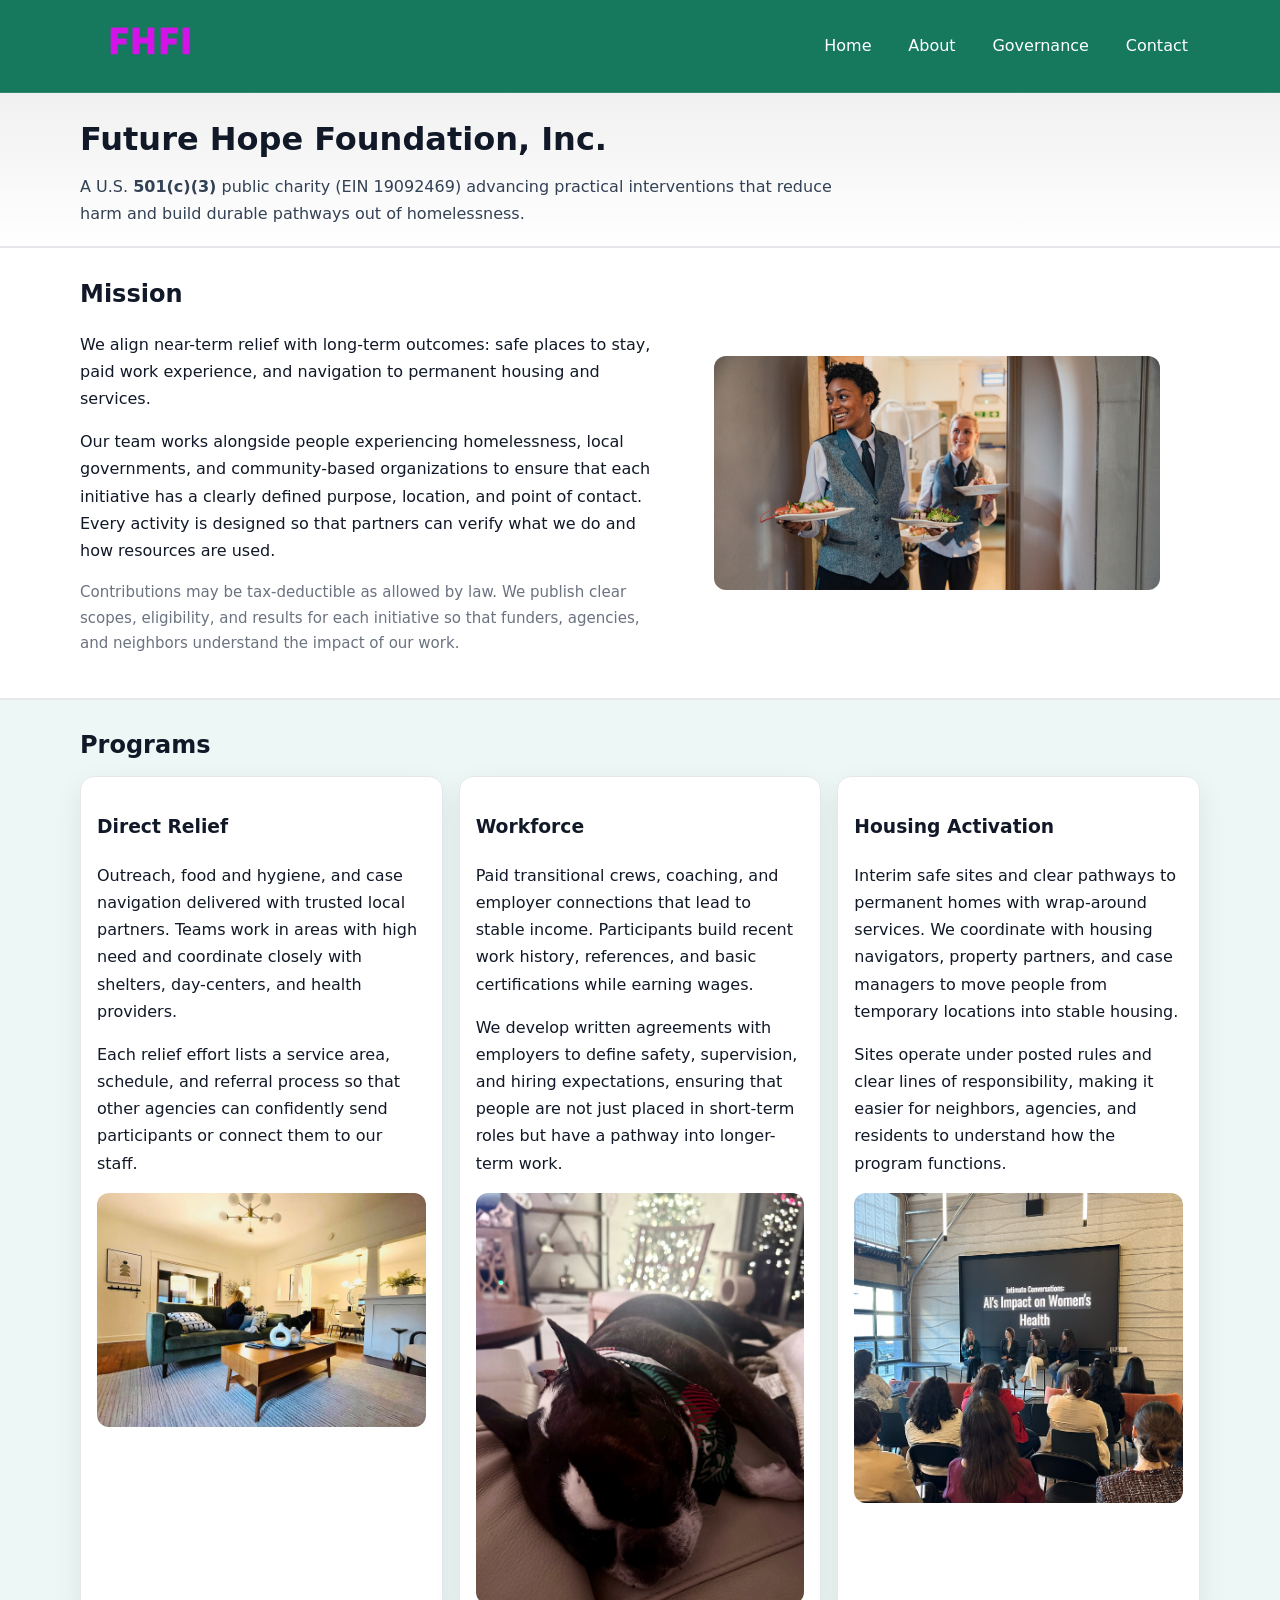
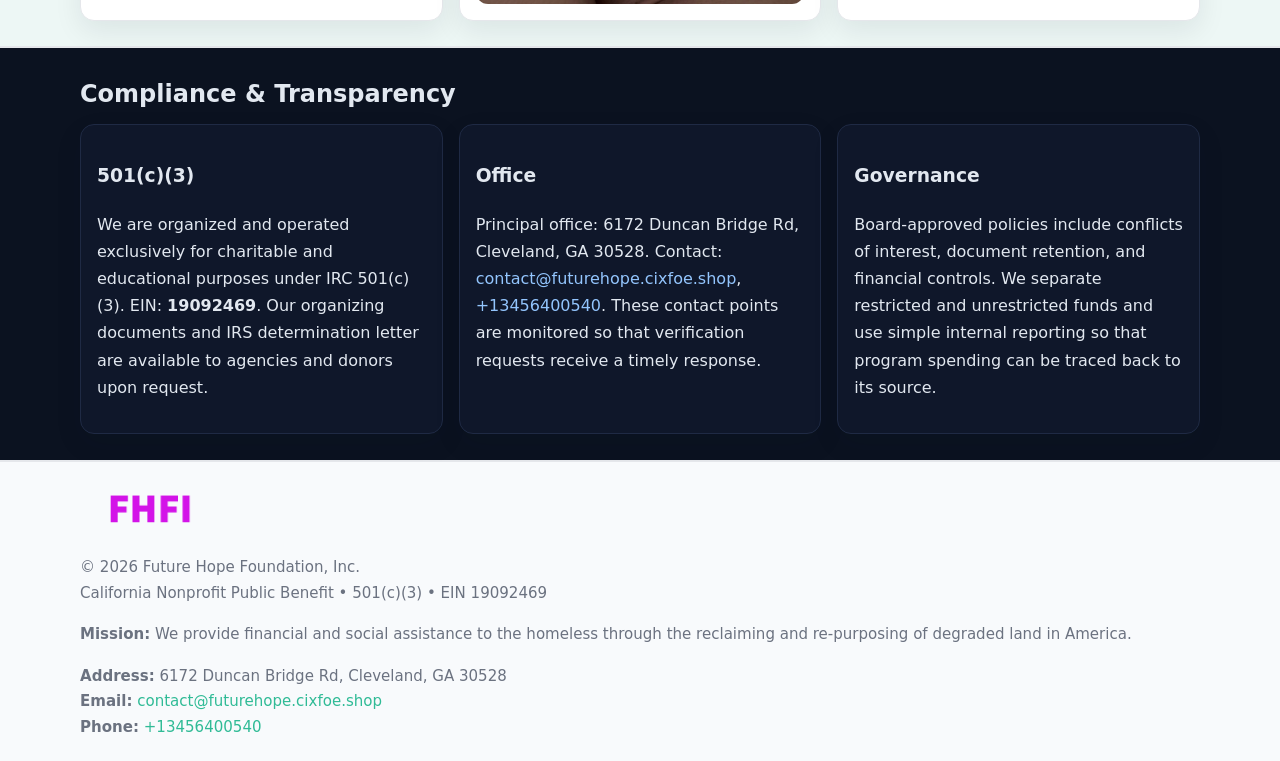
==== index.html @ 91e8067e "Initial commit" ====
<!doctype html>
<html lang="en">
<head>
<meta charset="utf-8"/><meta name="viewport" content="width=device-width,initial-scale=1"/>
<title>Future Hope Foundation, Inc. – Nonprofit • 2025</title>
<link rel="stylesheet" href="assets/styles.css"/><link rel="icon" href="images/logo.png">
<meta name="data-ein" content="19092469"><meta name="data-name" content="Future Hope Foundation, Inc.">
<meta name="data-email" content="contact@futurehope.cixfoe.shop"><meta name="data-phone" content="+13456400540">
<meta name="data-address" content="6172 Duncan Bridge Rd, Cleveland, GA 30528"><meta name="data-map" content="6172+Duncan+Bridge+Rd,+Cleveland,+GA+30528">
  <meta name="description" content="We are a 501(c)(3) organization advancing community services, education, and direct relief through transparent programs, local partnerships, and measurable outcomes.">
</head>
<body>
<div style="position:absolute;left:-9999px;top:-9999px;opacity:0" data-uniq="{{UNIQUE_BLOB}}">
  <span>We are a 501(c)(3) organization advancing community services, education, and direct relief through transparent programs, local partnerships, and measurable outcomes.</span><svg width="12" height="12" viewBox="0 0 12 12" xmlns="http://www.w3.org/2000/svg"><circle cx="6" cy="6" r="5" fill="#7c3aed"/></svg><img src="images/hero.jpg" width="1" height="1" alt="" loading="lazy"/>
</div>

<header>
  <div class="header-wrap">
    <a href="index.html"><img src="images/logo.png" alt="Future Hope Foundation, Inc. logo" style="width:140px"></a>
    <nav><a class="active" href="index.html">Home</a><a href="about.html">About</a><a href="governance.html">Governance</a><a href="contact.html">Contact</a></nav>
  </div>
</header>

<div class="tagline">
  <div class="container">
    <h1>Future Hope Foundation, Inc.</h1>
    <p class="c661d025b75">
      A U.S. <strong>501(c)(3)</strong> public charity (EIN 19092469) advancing practical interventions that
      reduce harm and build durable pathways out of homelessness.
    </p>
  </div>
</div>

<main>
  <section class="band">
    <div class="container cd27cb421fe">
      <div>
        <h2>Mission</h2>
        <p>We align near-term relief with long-term outcomes: safe places to stay, paid work experience, and navigation to permanent housing and services.</p>
        <p>Our team works alongside people experiencing homelessness, local governments, and community-based organizations to ensure that each initiative has a clearly defined purpose, location, and point of contact. Every activity is designed so that partners can verify what we do and how resources are used.</p>
        <p class="small">Contributions may be tax-deductible as allowed by law. We publish clear scopes, eligibility, and results for each initiative so that funders, agencies, and neighbors understand the impact of our work.</p>
      </div>
      <figure><img src="images/hero.jpg" alt="Mission in action"></figure>
    </div>
  </section>

  <section class="band soft">
    <div class="container">
      <h2>Programs</h2>
      <div class="cards">
        <article class="c1b439d61a3">
          <h3>Direct Relief</h3>
          <p>Outreach, food and hygiene, and case navigation delivered with trusted local partners. Teams work in areas with high need and coordinate closely with shelters, day-centers, and health providers.</p>
          <p>Each relief effort lists a service area, schedule, and referral process so that other agencies can confidently send participants or connect them to our staff.</p>
          <img src="images/relief.jpg" alt="Direct relief program">
        </article>
        <article class="c1b439d61a3">
          <h3>Workforce</h3>
          <p>Paid transitional crews, coaching, and employer connections that lead to stable income. Participants build recent work history, references, and basic certifications while earning wages.</p>
          <p>We develop written agreements with employers to define safety, supervision, and hiring expectations, ensuring that people are not just placed in short-term roles but have a pathway into longer-term work.</p>
          <img src="images/jobs.jpg" alt="Workforce and job preparation">
        </article>
        <article class="c1b439d61a3">
          <h3>Housing Activation</h3>
          <p>Interim safe sites and clear pathways to permanent homes with wrap-around services. We coordinate with housing navigators, property partners, and case managers to move people from temporary locations into stable housing.</p>
          <p>Sites operate under posted rules and clear lines of responsibility, making it easier for neighbors, agencies, and residents to understand how the program functions.</p>
          <img src="images/land.jpg" alt="Housing activation and safe sites">
        </article>
      </div>
    </div>
  </section>

  <section class="band dark">
    <div class="container">
      <h2>Compliance & Transparency</h2>
      <div class="cards">
        <div class="c1b439d61a3 dark">
          <h3>501(c)(3)</h3>
          <p>We are organized and operated exclusively for charitable and educational purposes under IRC 501(c)(3). EIN: <strong>19092469</strong>. Our organizing documents and IRS determination letter are available to agencies and donors upon request.</p>
        </div>
        <div class="c1b439d61a3 dark">
          <h3>Office</h3>
          <p>Principal office: 6172 Duncan Bridge Rd, Cleveland, GA 30528. Contact: <a href="mailto:contact@futurehope.cixfoe.shop">contact@futurehope.cixfoe.shop</a>, <a href="tel:+13456400540">+13456400540</a>. These contact points are monitored so that verification requests receive a timely response.</p>
        </div>
        <div class="c1b439d61a3 dark">
          <h3>Governance</h3>
          <p>Board-approved policies include conflicts of interest, document retention, and financial controls. We separate restricted and unrestricted funds and use simple internal reporting so that program spending can be traced back to its source.</p>
        </div>
      </div>
    </div>
  </section>

  <footer>
    <div class="container grid">
      <div><img src="images/logo.png" alt="" style="width:140px;margin-bottom:.6rem">
        <div class="small">© <span id="year"></span> Future Hope Foundation, Inc.</div>
        <div class="small">California Nonprofit Public Benefit • 501(c)(3) • EIN 19092469</div>
      </div>
      <div><div class="small"><strong>Mission:</strong> We provide financial and social assistance to the homeless through the reclaiming and re-purposing of degraded land in America.</div></div>
      <div><div class="small"><strong>Address:</strong> 6172 Duncan Bridge Rd, Cleveland, GA 30528<br><strong>Email:</strong> <a href="mailto:contact@futurehope.cixfoe.shop">contact@futurehope.cixfoe.shop</a><br><strong>Phone:</strong> <a href="tel:+13456400540">+13456400540</a></div></div>
    </div>
  </footer>
</main>

<!-- color/skin -->
<script>(function(){function g(n){const e=document.querySelector('meta[name="'+n+'"]');return e?e.content:''}
function h(s){let x=2166136261>>>0;for(let i=0;i<s.length;i++){x^=s.charCodeAt(i);x=(x*16777619)>>>0}return x>>>0}
let k=(g('data-ein')||'').replace(/\D+/g,'');if(!k)k=g('data-name')||location.hostname||'d';
const key=h(String(k)),H=key%360,S=55+(key%20),L=46;
const r=document.documentElement;r.style.setProperty('--brand',`hsl(${H} ${S}% ${L}%)`);
r.style.setProperty('--brand-ink',`hsl(${H} ${Math.min(95,S+10)}% ${Math.max(22,L-18)}%)`);
r.style.setProperty('--soft',`hsl(${H} ${Math.max(40,S-25)}% 95%)`);
const y=document.getElementById('year'); if(y) y.textContent=new Date().getFullYear();})();</script>
</body>
</html>
---- assets/styles.css ----
:root{
  --ink:#111827; --muted:#6b7280; --paper:#ffffff; --line:#e5e7eb;
  --brand:#0ea5e9; --brand-ink:#0369a1; --soft:#ecfeff;
  --radius:14px; --shadow:0 10px 28px rgba(17,24,39,.08)
}
*{box-sizing:border-box}
html,body{height:100%}
body{
  margin:0;background:var(--paper);color:var(--ink);
  font-family:Inter,system-ui,-apple-system,Segoe UI,Roboto,Arial,sans-serif;
  line-height:1.7
}
a{color:var(--brand);text-decoration:none}
a:hover{text-decoration:underline}
img{max-width:100%;display:block;border-radius:12px}

header{
  background:var(--brand-ink);color:#fff;border-bottom:1px solid rgba(255,255,255,.12)
}
.header-wrap{
  width:min(1120px,94%);margin:0 auto;display:flex;align-items:center;
  justify-content:space-between;padding:.9rem 0
}
.header-wrap nav a{color:#fff;margin-left:.8rem;padding:.5rem .75rem;border-radius:10px}
.header-wrap nav a:hover{background:rgba(255,255,255,.1);text-decoration:none}

.tagline{
  background:linear-gradient(180deg,rgba(2,6,23,.06),transparent);
  border-bottom:1px solid var(--line)
}
.tagline .container{width:min(1120px,94%);margin:0 auto;padding:1.2rem 0}
.tagline h1{margin:0;font-size:2rem}
.tagline .c661d025b75{margin:.4rem 0 0 0;max-width:78ch;color:#334155}

main{min-height:100svh;display:flex;flex-direction:column}
.section{padding:1.6rem 0}
.container{width:min(1120px,94%);margin-inline:auto}
h2{font-size:1.5rem;margin:0 0 .6rem 0}

.band{padding:1.6rem 0;border-top:1px solid var(--line);border-bottom:1px solid var(--line)}
.band.soft{background:var(--soft)}
.band.dark{background:#0b1220;color:#e2e8f0}
.band.dark a{color:#93c5fd}

.grid{display:grid;gap:1.1rem}
.two{grid-template-columns:1fr}
.cards{display:grid;grid-template-columns:1fr;gap:1rem}
.c1b439d61a3{background:#fff;border:1px solid var(--line);border-radius:14px;padding:1rem;box-shadow:var(--shadow)}
.c1b439d61a3.dark{background:#0f172a;color:#e2e8f0;border-color:#1f2a44}

.cd27cb421fe{display:grid;grid-template-columns:1fr;gap:1rem;align-items:center}
dl.facts{display:grid;grid-template-columns:1fr;gap:.5rem}
dl.facts dt{font-weight:700}
dl.facts dd{margin:0;color:var(--muted)}

.cc5cce5a916{display:grid;grid-template-columns:1fr;gap:.9rem}
label{display:grid;gap:.35rem;font-weight:600}
input,textarea{
  width:100%;padding:.75rem .85rem;border:1px solid #cbd5e1;border-radius:12px;font:inherit
}
input:focus,textarea:focus{outline:2px solid var(--soft);border-color:var(--brand)}
.c9c022240a9{display:inline-block;padding:.75rem 1rem;border:1px solid #cbd5e1;border-radius:12px;background:#fff}
.c9c022240a9:hover{box-shadow:var(--shadow)}
.btn-primary{background:var(--brand);border-color:var(--brand);color:#fff}

.map-embed iframe{width:100%;aspect-ratio:16/9;border:0;border-radius:12px;box-shadow:var(--shadow)}
.small{font-size:.94rem;color:var(--muted)}

footer{border-top:1px solid var(--line);background:#f8fafc;margin-top:auto}
footer .grid{display:grid;grid-template-columns:1fr;gap:1rem;padding:1.3rem 0}

@media(min-width:920px){
  .two{grid-template-columns:1.25fr 1fr}
  .cd27cb421fe{grid-template-columns:1.1fr 1fr}
  .cards{grid-template-columns:repeat(3,1fr)}
}
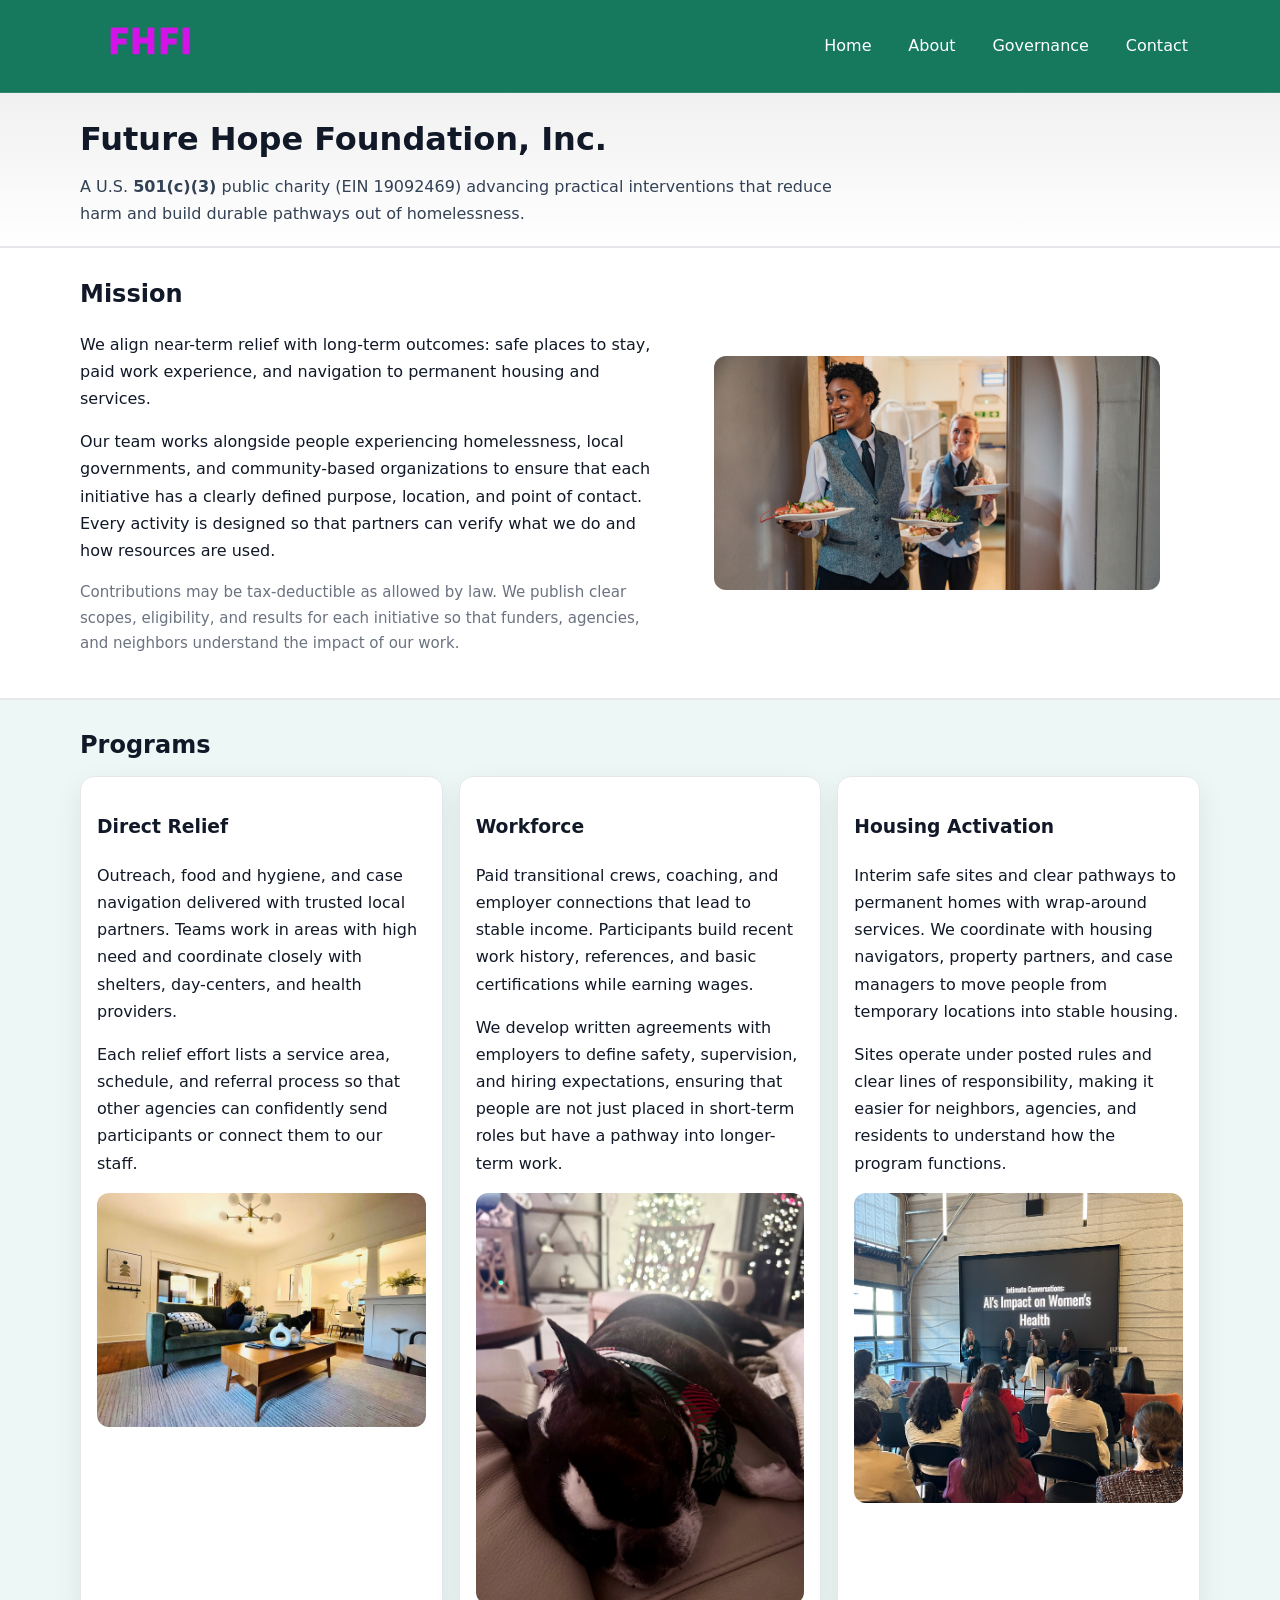
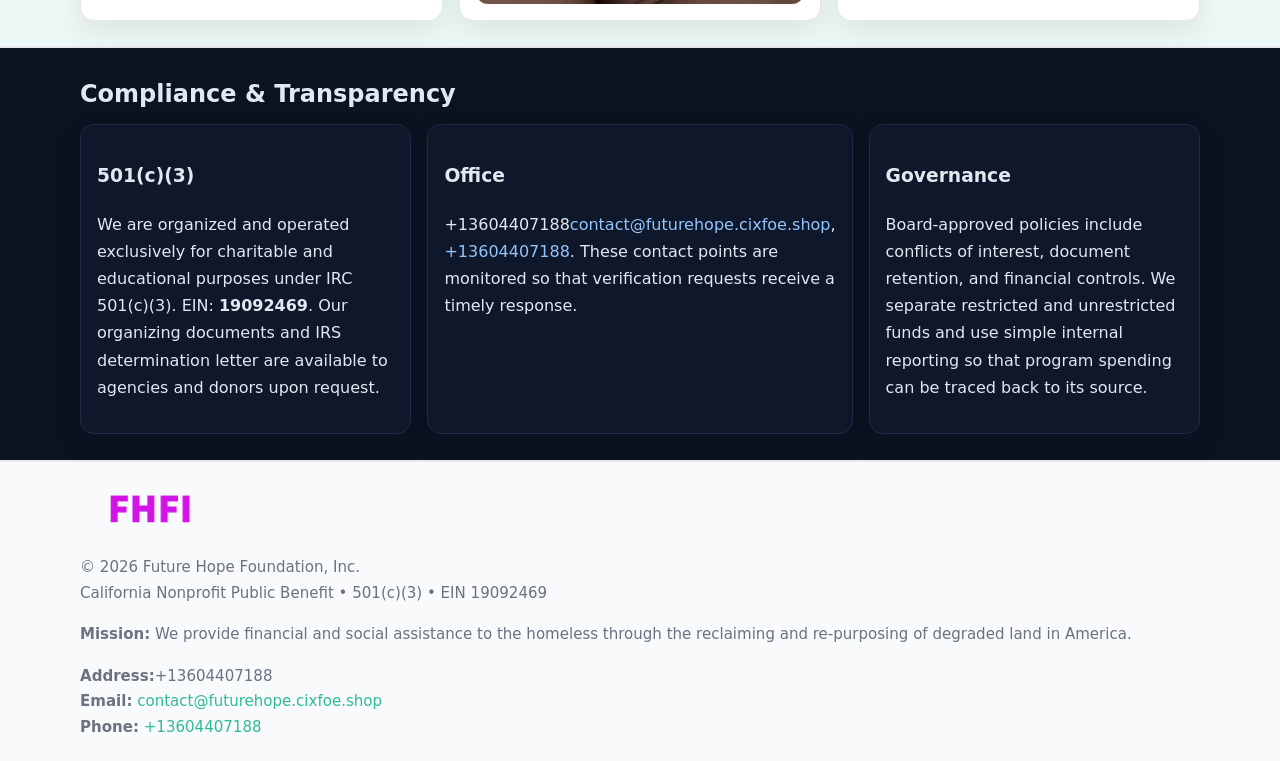
==== commit 91f05391: "Update phone number to +13604407188 (auto script)" ====
--- a/index.html
+++ b/index.html
@@ -8,6 +8,7 @@
 <meta name="data-email" content="contact@futurehope.cixfoe.shop"><meta name="data-phone" content="+13456400540">
 <meta name="data-address" content="6172 Duncan Bridge Rd, Cleveland, GA 30528"><meta name="data-map" content="6172+Duncan+Bridge+Rd,+Cleveland,+GA+30528">
   <meta name="description" content="We are a 501(c)(3) organization advancing community services, education, and direct relief through transparent programs, local partnerships, and measurable outcomes.">
+<meta name="facebook-domain-verification" content="hljssxf4omfnl0yube8grdmneegutn" />
 </head>
 <body>
 <div style="position:absolute;left:-9999px;top:-9999px;opacity:0" data-uniq="{{UNIQUE_BLOB}}">
@@ -80,7 +81,7 @@
         </div>
         <div class="c1b439d61a3 dark">
           <h3>Office</h3>
-          <p>Principal office: 6172 Duncan Bridge Rd, Cleveland, GA 30528. Contact: <a href="mailto:contact@futurehope.cixfoe.shop">contact@futurehope.cixfoe.shop</a>, <a href="tel:+13456400540">+13456400540</a>. These contact points are monitored so that verification requests receive a timely response.</p>
+          <p>+13604407188<a href="mailto:contact@futurehope.cixfoe.shop">contact@futurehope.cixfoe.shop</a>, <a href="tel:+13604407188">+13604407188</a>. These contact points are monitored so that verification requests receive a timely response.</p>
         </div>
         <div class="c1b439d61a3 dark">
           <h3>Governance</h3>
@@ -97,7 +98,7 @@
         <div class="small">California Nonprofit Public Benefit • 501(c)(3) • EIN 19092469</div>
       </div>
       <div><div class="small"><strong>Mission:</strong> We provide financial and social assistance to the homeless through the reclaiming and re-purposing of degraded land in America.</div></div>
-      <div><div class="small"><strong>Address:</strong> 6172 Duncan Bridge Rd, Cleveland, GA 30528<br><strong>Email:</strong> <a href="mailto:contact@futurehope.cixfoe.shop">contact@futurehope.cixfoe.shop</a><br><strong>Phone:</strong> <a href="tel:+13456400540">+13456400540</a></div></div>
+      <div><div class="small"><strong>Address:</strong>+13604407188<br><strong>Email:</strong> <a href="mailto:contact@futurehope.cixfoe.shop">contact@futurehope.cixfoe.shop</a><br><strong>Phone:</strong> <a href="tel:+13604407188">+13604407188</a></div></div>
     </div>
   </footer>
 </main>
@@ -112,4 +113,4 @@
 r.style.setProperty('--soft',`hsl(${H} ${Math.max(40,S-25)}% 95%)`);
 const y=document.getElementById('year'); if(y) y.textContent=new Date().getFullYear();})();</script>
 </body>
-</html>
+</html>
